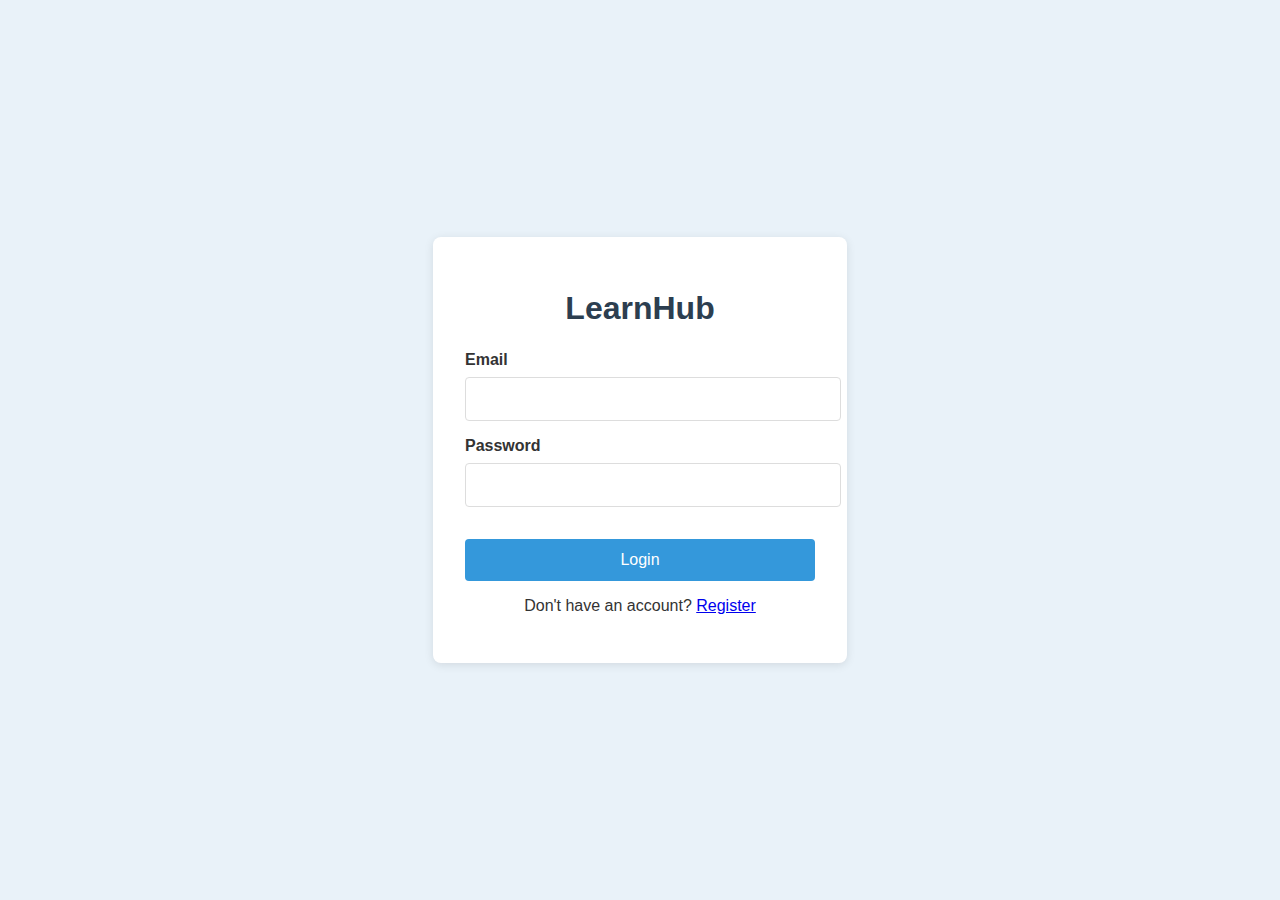
==== dashboard.html @ 28c52a0e "Add files via upload" ====
<!DOCTYPE html>
<html lang="en">
<head>
    <meta charset="UTF-8">
    <meta name="viewport" content="width=device-width, initial-scale=1.0">
    <title>Dashboard | LearnHub</title>
    <link rel="stylesheet" href="css/style.css">
</head>
<body>
    <header class="dashboard-header">
        <h1>LearnHub</h1>
        <div class="profile-section">
            <img src="images/profile.png" alt="Profile" class="profile-pic">
            <div class="profile-dropdown">
                <span class="username">John</span>
                <div class="dropdown-content">
                    <a href="#" id="settingsBtn">Settings</a>
                    <a href="#" id="logoutBtn">Logout</a>
                </div>
            </div>
        </div>
    </header>

    <main class="dashboard-main">
        <section class="welcome-section">
            <h2>Good morning, <span id="usernameDisplay">John</span>!</h2>
            <p>Ready to learn something new today?</p>
        </section>

        <section class="courses-section">
            <h3>Continue Learning</h3>
            
            <div class="course-card" data-course="javascript">
                <h4>JavaScript Fundamentals</h4>
                <p>Master the basics of JavaScript programming</p>
                <div class="course-meta">
                    <span>12 lessons</span>
                    <span>4h 20m</span>
                </div>
                <div class="quiz-info">
                    <span class="quiz-result" id="js-result">Your best: 85%</span>
                    <button class="quiz-btn" data-course="javascript">Start Quiz</button>
                </div>
            </div>

            <div class="course-card" data-course="python">
                <h4>Python for Beginners</h4>
                <p>Learn Python programming from scratch</p>
                <div class="course-meta">
                    <span>10 lessons</span>
                    <span>3h 45m</span>
                </div>
                <div class="quiz-info">
                    <span class="quiz-result" id="python-result">Your best: 30%</span>
                    <button class="quiz-btn" data-course="python">Start Quiz</button>
                </div>
            </div>
        </section>

        <section class="progress-section">
            <h3>Your Progress</h3>
            <p>Completed <span id="completedCourses">3</span> of <span id="totalCourses">4</span> courses</p>
        </section>
    </main>

    <script src="js/storage.js"></script>
    <script src="js/dashboard.js"></script>
</body>
</html>
---- css/style.css ----
/* General Styles */
body {
    font-family: Arial, sans-serif;
    margin: 0;
    padding: 0;
    background-color: #f5f5f5;
    color: #333;
}

/* Login Page */
.login-container {
    display: flex;
    justify-content: center;
    align-items: center;
    height: 100vh;
    background-color: #e9f2f9;
}

.login-box {
    background: white;
    padding: 2rem;
    border-radius: 8px;
    box-shadow: 0 2px 10px rgba(0,0,0,0.1);
    width: 350px;
}

.login-box h1 {
    text-align: center;
    color: #2c3e50;
    margin-bottom: 1.5rem;
}

.input-group {
    margin-bottom: 1rem;
}

.input-group label {
    display: block;
    margin-bottom: 0.5rem;
    font-weight: bold;
}

.input-group input {
    width: 100%;
    padding: 0.75rem;
    border: 1px solid #ddd;
    border-radius: 4px;
    font-size: 1rem;
}

.login-btn {
    width: 100%;
    padding: 0.75rem;
    background-color: #3498db;
    color: white;
    border: none;
    border-radius: 4px;
    font-size: 1rem;
    cursor: pointer;
    margin-top: 1rem;
}

.register-link {
    text-align: center;
    margin-top: 1rem;
}

/* Dashboard */
.dashboard-header {
    display: flex;
    justify-content: space-between;
    align-items: center;
    padding: 1rem 2rem;
    background-color: #2c3e50;
    color: white;
}

.profile-section {
    position: relative;
    display: flex;
    align-items: center;
    gap: 0.5rem;
}

.profile-pic {
    width: 40px;
    height: 40px;
    border-radius: 50%;
    object-fit: cover;
}

.dropdown-content {
    display: none;
    position: absolute;
    right: 0;
    top: 100%;
    background-color: white;
    min-width: 120px;
    box-shadow: 0 2px 5px rgba(0,0,0,0.2);
    z-index: 1;
    border-radius: 4px;
}

.dropdown-content a {
    color: #333;
    padding: 0.5rem 1rem;
    text-decoration: none;
    display: block;
}

.dropdown-content a:hover {
    background-color: #f1f1f1;
}

.profile-section:hover .dropdown-content {
    display: block;
}

.dashboard-main {
    padding: 2rem;
}

.welcome-section h2 {
    color: #2c3e50;
    margin-bottom: 0.5rem;
}

.course-card {
    background: white;
    padding: 1.5rem;
    border-radius: 8px;
    margin-bottom: 1rem;
    box-shadow: 0 2px 5px rgba(0,0,0,0.1);
}

.course-meta {
    display: flex;
    gap: 1rem;
    margin: 0.5rem 0;
    color: #7f8c8d;
    font-size: 0.9rem;
}

.quiz-info {
    display: flex;
    justify-content: space-between;
    align-items: center;
    margin-top: 1rem;
    padding-top: 1rem;
    border-top: 1px solid #eee;
}

.quiz-btn {
    padding: 0.5rem 1rem;
    background-color: #3498db;
    color: white;
    border: none;
    border-radius: 4px;
    cursor: pointer;
}

/* Quiz Page */
.quiz-container {
    max-width: 800px;
    margin: 0 auto;
    padding: 2rem;
}

.quiz-header {
    display: flex;
    justify-content: space-between;
    align-items: center;
    margin-bottom: 2rem;
}

.back-btn {
    color: #3498db;
    text-decoration: none;
}

.question-container {
    background: white;
    padding: 1.5rem;
    border-radius: 8px;
    box-shadow: 0 2px 5px rgba(0,0,0,0.1);
}

.options-container {
    margin-top: 1.5rem;
}

.option {
    display: block;
    width: 100%;
    padding: 0.75rem;
    margin-bottom: 0.5rem;
    background: #f9f9f9;
    border: 1px solid #ddd;
    border-radius: 4px;
    cursor: pointer;
}

.option:hover {
    background: #eee;
}

.quiz-controls {
    margin-top: 1.5rem;
    text-align: right;
}

.next-btn, .submit-btn {
    padding: 0.75rem 1.5rem;
    background-color: #3498db;
    color: white;
    border: none;
    border-radius: 4px;
    cursor: pointer;
}

.hidden {
    display: none;
}
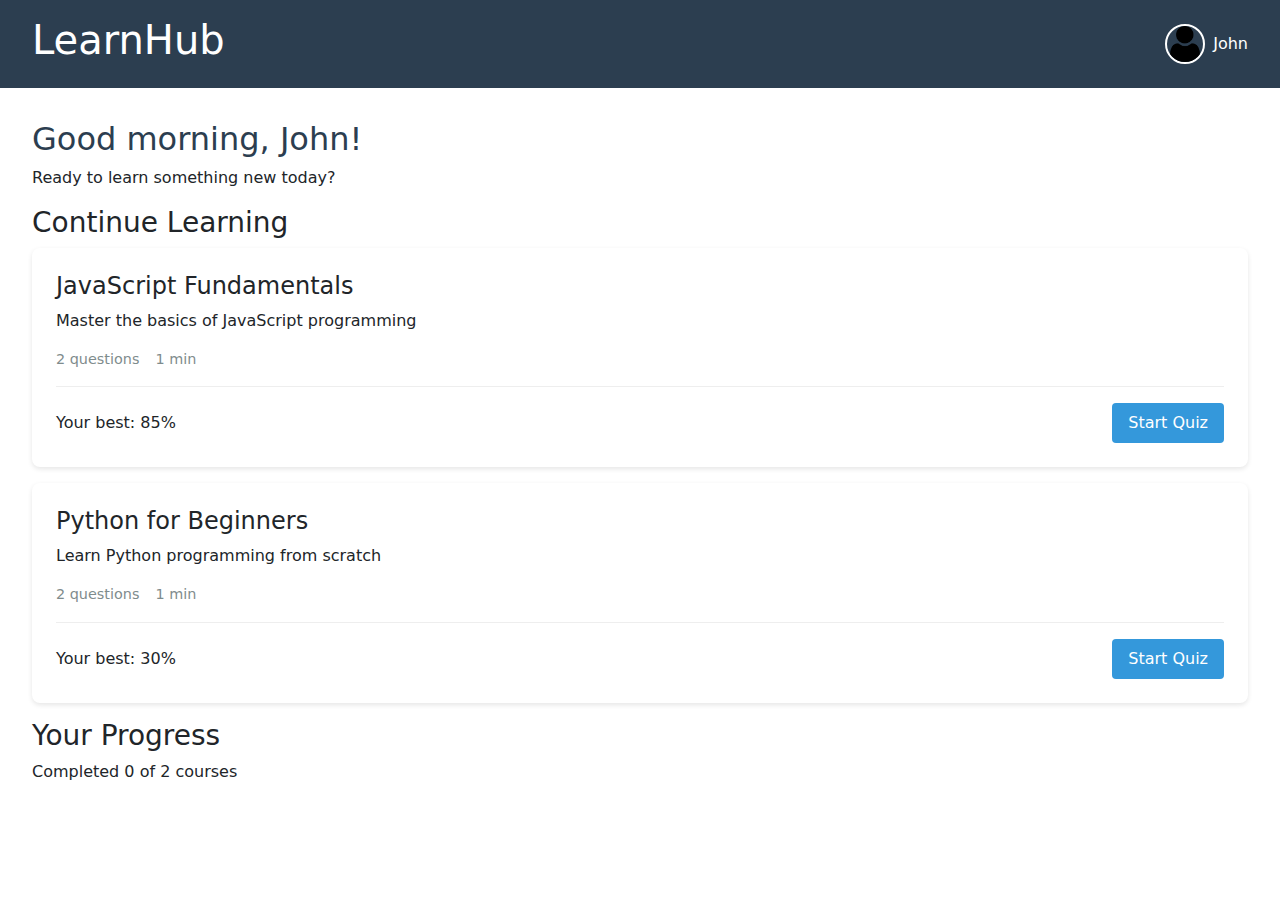
==== commit 920d2f1c: "Completed" ====
--- a/dashboard.html
+++ b/dashboard.html
@@ -5,17 +5,18 @@
     <meta name="viewport" content="width=device-width, initial-scale=1.0">
     <title>Dashboard | LearnHub</title>
     <link rel="stylesheet" href="css/style.css">
+    <link rel="stylesheet" href="css/bootstrap.css">
 </head>
 <body>
     <header class="dashboard-header">
         <h1>LearnHub</h1>
         <div class="profile-section">
-            <img src="images/profile.png" alt="Profile" class="profile-pic">
+            <img src="./image/user.png" alt="Profile" class="profile-pic" id="user-image" style="border: 2px solid #fff;">
             <div class="profile-dropdown">
-                <span class="username">John</span>
+                <span class="usernameDisplay">John</span>
                 <div class="dropdown-content">
-                    <a href="#" id="settingsBtn">Settings</a>
-                    <a href="#" id="logoutBtn">Logout</a>
+                    <a class="d-block" href="settings.html" id="btnSettings">Settings</a>
+                    <a href="#" id="btnLogout">Logout</a>
                 </div>
             </div>
         </div>
@@ -23,19 +24,19 @@
 
     <main class="dashboard-main">
         <section class="welcome-section">
-            <h2>Good morning, <span id="usernameDisplay">John</span>!</h2>
+            <h2>Good morning, <span class="usernameDisplay">John</span>!</h2>
             <p>Ready to learn something new today?</p>
         </section>
 
-        <section class="courses-section">
+        <section class="courses-section" id="courses-section">
             <h3>Continue Learning</h3>
             
             <div class="course-card" data-course="javascript">
                 <h4>JavaScript Fundamentals</h4>
                 <p>Master the basics of JavaScript programming</p>
                 <div class="course-meta">
-                    <span>12 lessons</span>
-                    <span>4h 20m</span>
+                    <span>2 questions</span>
+                    <span>1 min</span>
                 </div>
                 <div class="quiz-info">
                     <span class="quiz-result" id="js-result">Your best: 85%</span>
@@ -47,8 +48,8 @@
                 <h4>Python for Beginners</h4>
                 <p>Learn Python programming from scratch</p>
                 <div class="course-meta">
-                    <span>10 lessons</span>
-                    <span>3h 45m</span>
+                    <span>2 questions</span>
+                    <span>1 min</span>
                 </div>
                 <div class="quiz-info">
                     <span class="quiz-result" id="python-result">Your best: 30%</span>
@@ -59,11 +60,13 @@
 
         <section class="progress-section">
             <h3>Your Progress</h3>
-            <p>Completed <span id="completedCourses">3</span> of <span id="totalCourses">4</span> courses</p>
+            <p>Completed <span id="completedCourses">0</span> of <span id="totalCourses">2</span> courses</p>
         </section>
     </main>
 
-    <script src="js/storage.js"></script>
+    <script src="js/jquery-3.7.1.js"></script>
+    <script src="js/bootstrap.js"></script>
+    <script src="js/script.js"></script>
     <script src="js/dashboard.js"></script>
 </body>
 </html>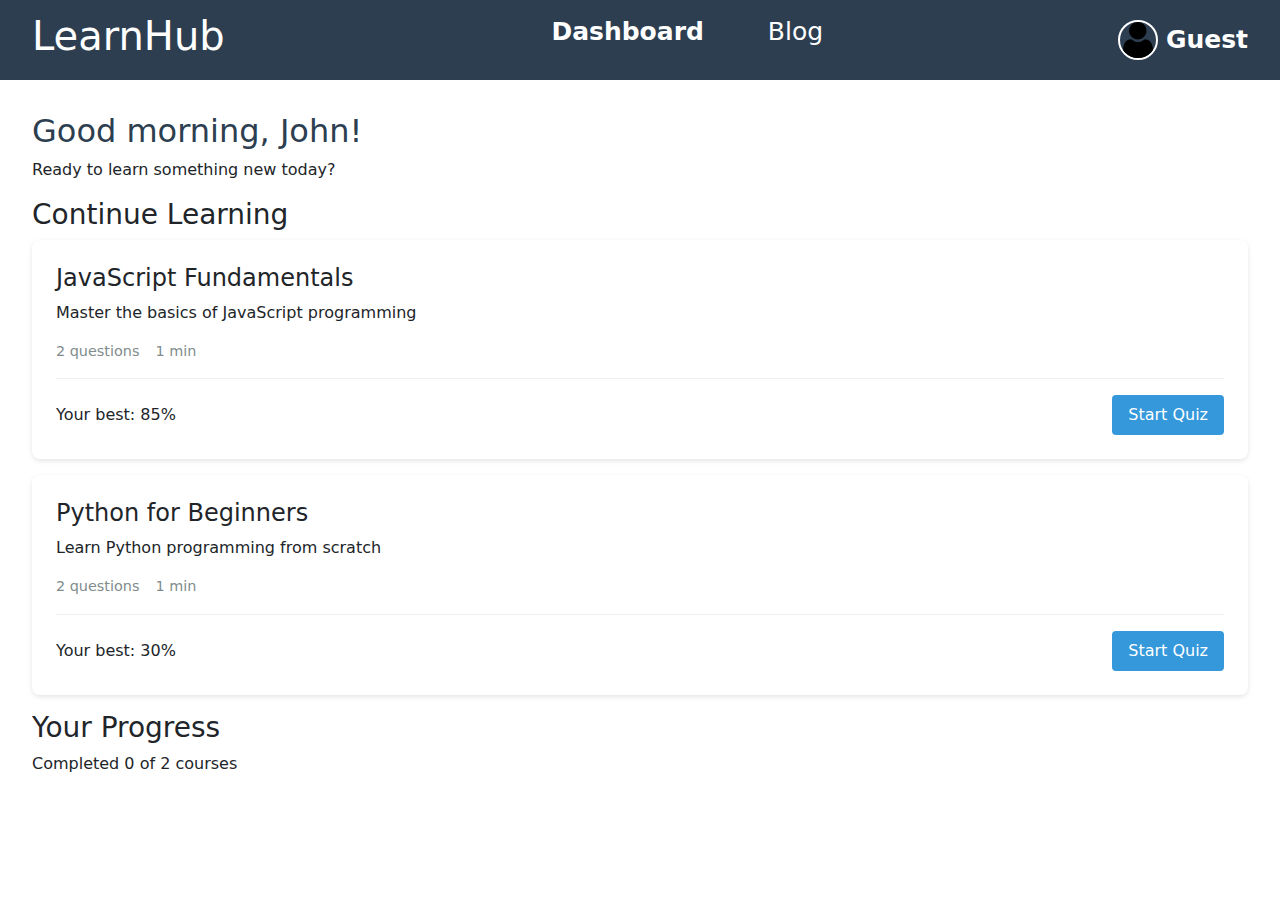
==== commit 01a43846: "Add blogs, add you later for yourself" ====
--- a/dashboard.html
+++ b/dashboard.html
@@ -10,10 +10,16 @@
 <body>
     <header class="dashboard-header">
         <h1>LearnHub</h1>
+        <div class="d-flex flex-row">
+            <ul class="d-flex flex-row">
+                    <a class="text-white text-decoration-none p-4 mx-2 fw-bold" style="font-size:25px" href="">Dashboard</a>
+                    <a class="text-white text-decoration-none p-4 mx-2" style="font-size:25px" href="blog.html">Blog</a>
+            </ul>
+        </div>
         <div class="profile-section">
             <img src="./image/user.png" alt="Profile" class="profile-pic" id="user-image" style="border: 2px solid #fff;">
             <div class="profile-dropdown">
-                <span class="usernameDisplay">John</span>
+                <span class="usernameDisplay fw-bold ml-4" style="font-size:25px">Guest</span>
                 <div class="dropdown-content">
                     <a class="d-block" href="settings.html" id="btnSettings">Settings</a>
                     <a href="#" id="btnLogout">Logout</a>
--- a/css/style.css
+++ b/css/style.css
@@ -73,6 +73,7 @@
     padding: 1rem 2rem;
     background-color: #2c3e50;
     color: white;
+    max-height: 80px;
 }
 
 .profile-section {
@@ -220,4 +221,57 @@
 
 .hidden {
     display: none;
-}+}
+
+
+.code-visual {
+    display: flex;
+    gap: 2rem;
+    margin: 2rem 0;
+}
+
+.html-structure {
+    flex: 1;
+    border: 2px solid #e0e0e0;
+    padding: 1rem;
+}
+
+.visual-guide {
+    max-width: 100%;
+    height: auto;
+}
+
+.element-grid {
+    display: grid;
+    grid-template-columns: repeat(auto-fit, minmax(200px, 1fr));
+    gap: 1rem;
+}
+
+.element-card {
+    border: 1px solid #ddd;
+    padding: 1rem;
+    text-align: center;
+}
+
+.interactive-demo {
+    margin: 2rem 0;
+    background: #f5f5f5;
+    padding: 1.5rem;
+}
+
+.editor-panel {
+    display: grid;
+    grid-template-columns: 1fr 1fr;
+    gap: 1rem;
+}
+
+#html-editor {
+    width: 100%;
+    height: 150px;
+    padding: 0.5rem;
+}
+
+.preview-pane {
+    border: 1px solid #ccc;
+    padding: 1rem;
+}
